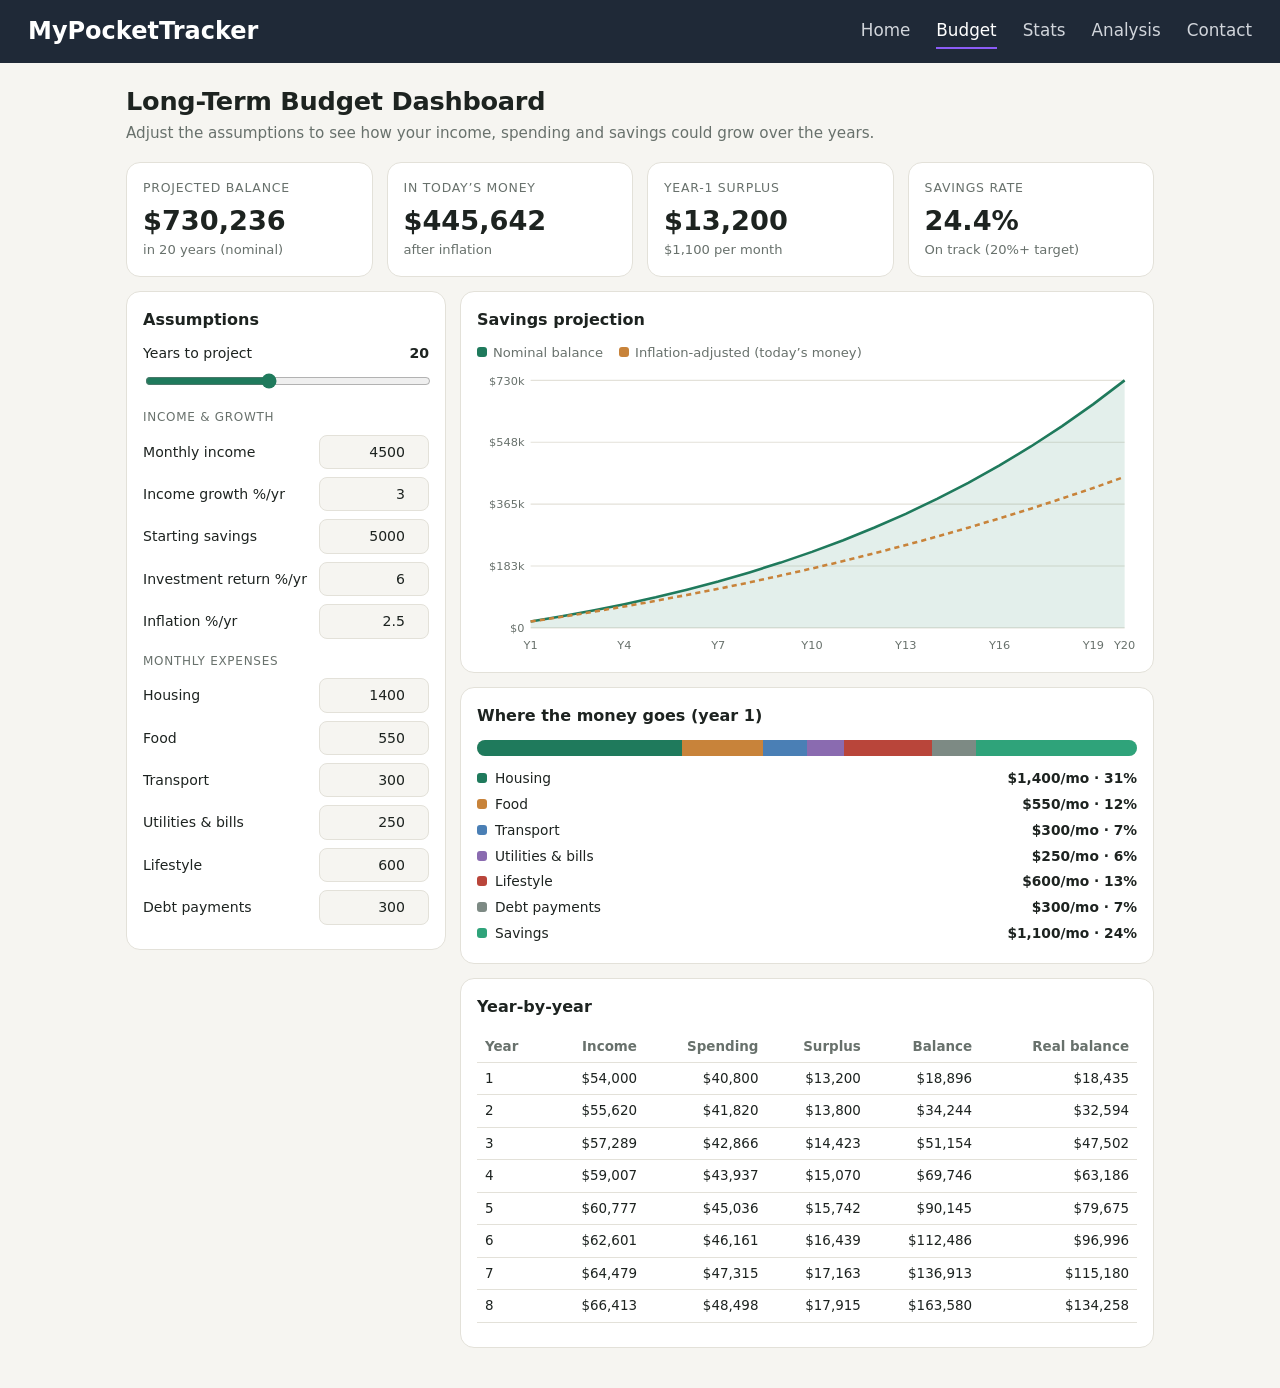
==== budget.html @ 1367bf23 "Add files via upload" ====
<!DOCTYPE html>
<html lang="en">
<head>
<meta charset="utf-8">
<meta name="viewport" content="width=device-width, initial-scale=1, viewport-fit=cover">
<title>Long-Term Budget Dashboard</title>
<link rel="stylesheet" href="nav.css">
<link rel="stylesheet" href="style.css">
</head>
<body>
<header class="site-header">
  <a class="brand" href="index.html">MyPocketTracker</a>
  <nav>
    <a href="index.html">Home</a>
    <a class="active" href="budget.html">Budget</a>
    <a href="budget.html#stats">Stats</a>
    <a href="budget.html#analysis">Analysis</a>
    <a href="index.html#contact">Contact</a>
  </nav>
</header>
<main>
  <h1>Long-Term Budget Dashboard</h1>
  <p class="sub">Adjust the assumptions to see how your income, spending and savings could grow over the years.</p>

  <a id="stats"></a>
  <div class="grid kpis" id="kpis"></div>

  <div class="grid layout">
    <section class="card" aria-label="Assumptions">
      <h2>Assumptions</h2>
      <label>Years to project <b id="yv">20</b></label>
      <input type="range" id="years" min="5" max="40" value="20">
      <div class="sec">Income &amp; growth</div>
      <label>Monthly income <input type="number" id="income" value="4500" min="0"></label>
      <label>Income growth %/yr <input type="number" id="ig" value="3" step="0.1"></label>
      <label>Starting savings <input type="number" id="start" value="5000" min="0"></label>
      <label>Investment return %/yr <input type="number" id="ret" value="6" step="0.1"></label>
      <label>Inflation %/yr <input type="number" id="inf" value="2.5" step="0.1"></label>
      <div class="sec">Monthly expenses</div>
      <label>Housing <input type="number" id="e0" value="1400" min="0"></label>
      <label>Food <input type="number" id="e1" value="550" min="0"></label>
      <label>Transport <input type="number" id="e2" value="300" min="0"></label>
      <label>Utilities &amp; bills <input type="number" id="e3" value="250" min="0"></label>
      <label>Lifestyle <input type="number" id="e4" value="600" min="0"></label>
      <label>Debt payments <input type="number" id="e5" value="300" min="0"></label>
    </section>

    <div class="stack">
      <section class="card" id="analysis">
        <h2>Savings projection</h2>
        <div class="legend"><span><i style="background:var(--c1)"></i>Nominal balance</span><span><i style="background:var(--c2)"></i>Inflation-adjusted (today’s money)</span></div>
        <div id="chart"></div>
      </section>
      <section class="card">
        <h2>Where the money goes (year 1)</h2>
        <div class="bar" id="bar"></div>
        <div id="split"></div>
      </section>
      <section class="card">
        <h2>Year-by-year</h2>
        <div class="scroll"><table id="tbl"></table></div>
      </section>
    </div>
  </div>
</main>
<script src="script.js"></script>
</body>
</html>
---- nav.css ----
html{scroll-behavior:smooth}
[id]{scroll-margin-top:84px}
.site-header{position:sticky;top:0;z-index:20;display:flex;align-items:center;justify-content:space-between;gap:12px;flex-wrap:wrap;padding:14px 28px;background:#1f2937;font-family:"Segoe UI",system-ui,-apple-system,Helvetica,Arial,sans-serif}
.brand{color:#fff;font-weight:700;font-size:1.5rem;text-decoration:none}
.site-header nav{display:flex;gap:26px;flex-wrap:wrap}
.site-header nav a{color:#d1d5db;text-decoration:none;font-size:1.05rem;padding:4px 0;border-bottom:2px solid transparent;transition:color .15s,border-color .15s}
.site-header nav a:hover,.site-header nav a.active{color:#fff;border-bottom-color:#8b5cf6}
@media(max-width:600px){
  .site-header{padding:12px 16px}
  .site-header nav{gap:18px;width:100%;overflow-x:auto;flex-wrap:nowrap}
  .site-header nav a{white-space:nowrap}
}
---- style.css ----
:root{--bg:#f6f5f1;--card:#fff;--ink:#1d2320;--mute:#68716c;--line:#e3e1d9;--c1:#1f7a5c;--c2:#c8833a;--c3:#b9453a;--accent-soft:#e4f1ec;color-scheme:light;box-sizing:border-box;padding-top:env(safe-area-inset-top,0px);padding-bottom:env(safe-area-inset-bottom,0px)}
@media (prefers-color-scheme:dark){:root:not([data-theme="light"]){--bg:#121614;--card:#1b211e;--ink:#e9ede9;--mute:#98a29c;--line:#2b332f;--c1:#4cc79c;--c2:#e0a15c;--c3:#e07a6e;--accent-soft:#1d2f28;color-scheme:dark}}
:root[data-theme="dark"]{--bg:#121614;--card:#1b211e;--ink:#e9ede9;--mute:#98a29c;--line:#2b332f;--c1:#4cc79c;--c2:#e0a15c;--c3:#e07a6e;--accent-soft:#1d2f28;color-scheme:dark}
html{scroll-padding-top:env(safe-area-inset-top,0px)}
*{box-sizing:border-box}
body{margin:0;background:var(--bg);color:var(--ink);font-family:"Segoe UI",system-ui,-apple-system,Helvetica,Arial,sans-serif;line-height:1.45}
main{max-width:1060px;margin:0 auto;padding:20px 16px 40px}
h1{font-size:1.6rem;margin:0 0 2px;letter-spacing:-.01em}
.sub{color:var(--mute);margin:0 0 18px;font-size:.95rem}
.grid{display:grid;gap:14px}
.kpis{grid-template-columns:repeat(auto-fit,minmax(200px,1fr));margin-bottom:14px}
.card{background:var(--card);border:1px solid var(--line);border-radius:14px;padding:16px}
.kpi .l{font-size:.78rem;color:var(--mute);text-transform:uppercase;letter-spacing:.06em}
.kpi .v{font-size:1.7rem;font-weight:700;margin-top:4px}
.kpi .n{font-size:.82rem;color:var(--mute)}
.layout{grid-template-columns:320px 1fr;align-items:start}
@media(max-width:820px){.layout{grid-template-columns:1fr}}
h2{font-size:1rem;margin:0 0 12px}
label{display:flex;justify-content:space-between;align-items:center;gap:10px;font-size:.88rem;margin:8px 0}
input[type=number]{width:110px;padding:6px 8px;border:1px solid var(--line);border-radius:8px;background:var(--bg);color:var(--ink);font:inherit;text-align:right}
input[type=range]{width:100%;accent-color:var(--c1)}
.sec{font-size:.75rem;color:var(--mute);text-transform:uppercase;letter-spacing:.06em;margin:14px 0 2px}
.legend{display:flex;gap:16px;font-size:.82rem;color:var(--mute);margin:0 0 6px;flex-wrap:wrap}
.legend i{display:inline-block;width:10px;height:10px;border-radius:3px;margin-right:6px}
svg{width:100%;height:auto;display:block}
.bar{display:flex;height:16px;border-radius:8px;overflow:hidden;margin:6px 0 10px;background:var(--line)}
.row{display:flex;justify-content:space-between;font-size:.86rem;padding:3px 0}
.row b{font-weight:600}
.scroll{overflow-x:auto;max-height:300px;overflow-y:auto}
table{width:100%;border-collapse:collapse;font-size:.84rem;min-width:480px}
th,td{padding:6px 8px;text-align:right;border-bottom:1px solid var(--line)}
th:first-child,td:first-child{text-align:left}
th{position:sticky;top:0;background:var(--card);color:var(--mute);font-weight:600}
.neg{color:var(--c3)}
.stack{display:grid;gap:14px}
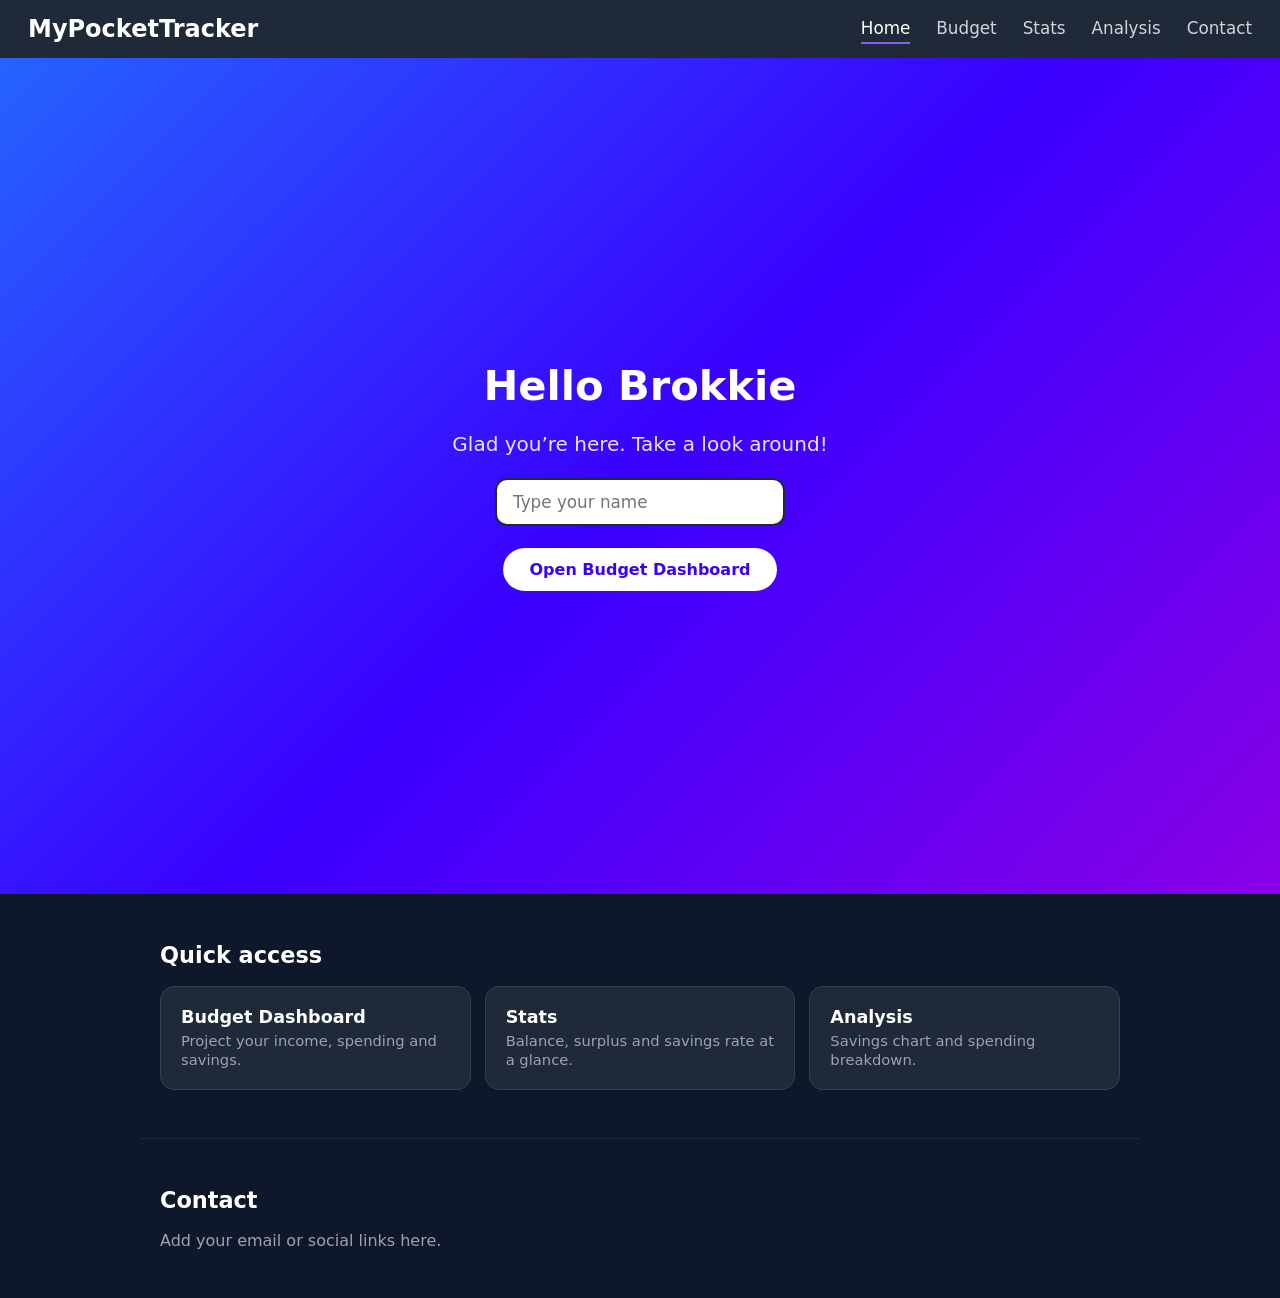
==== commit 0507c59a: "Update budget.html" ====
--- a/budget.html
+++ b/budget.html
@@ -3,66 +3,43 @@
 <head>
 <meta charset="utf-8">
 <meta name="viewport" content="width=device-width, initial-scale=1, viewport-fit=cover">
-<title>Long-Term Budget Dashboard</title>
+<title>MyPocketTracker</title>
 <link rel="stylesheet" href="nav.css">
-<link rel="stylesheet" href="style.css">
+<link rel="stylesheet" href="home.css">
 </head>
 <body>
 <header class="site-header">
   <a class="brand" href="index.html">MyPocketTracker</a>
   <nav>
-    <a href="index.html">Home</a>
-    <a class="active" href="budget.html">Budget</a>
+    <a class="active" href="index.html">Home</a>
+    <a href="budget.html">Budget</a>
     <a href="budget.html#stats">Stats</a>
     <a href="budget.html#analysis">Analysis</a>
-    <a href="index.html#contact">Contact</a>
+    <a href="#contact">Contact</a>
   </nav>
 </header>
-<main>
-  <h1>Long-Term Budget Dashboard</h1>
-  <p class="sub">Adjust the assumptions to see how your income, spending and savings could grow over the years.</p>
 
-  <a id="stats"></a>
-  <div class="grid kpis" id="kpis"></div>
+<section class="hero" id="home">
+  <h1>Hello <span id="name">Brokkie</span></h1>
+  <p>Glad you’re here. Take a look around!</p>
+  <input type="text" id="nameInput" placeholder="Type your name" autocomplete="off">
+  <a class="btn" href="budget.html">Open Budget Dashboard</a>
+</section>
 
-  <div class="grid layout">
-    <section class="card" aria-label="Assumptions">
-      <h2>Assumptions</h2>
-      <label>Years to project <b id="yv">20</b></label>
-      <input type="range" id="years" min="5" max="40" value="20">
-      <div class="sec">Income &amp; growth</div>
-      <label>Monthly income <input type="number" id="income" value="4500" min="0"></label>
-      <label>Income growth %/yr <input type="number" id="ig" value="3" step="0.1"></label>
-      <label>Starting savings <input type="number" id="start" value="5000" min="0"></label>
-      <label>Investment return %/yr <input type="number" id="ret" value="6" step="0.1"></label>
-      <label>Inflation %/yr <input type="number" id="inf" value="2.5" step="0.1"></label>
-      <div class="sec">Monthly expenses</div>
-      <label>Housing <input type="number" id="e0" value="1400" min="0"></label>
-      <label>Food <input type="number" id="e1" value="550" min="0"></label>
-      <label>Transport <input type="number" id="e2" value="300" min="0"></label>
-      <label>Utilities &amp; bills <input type="number" id="e3" value="250" min="0"></label>
-      <label>Lifestyle <input type="number" id="e4" value="600" min="0"></label>
-      <label>Debt payments <input type="number" id="e5" value="300" min="0"></label>
-    </section>
+<section class="quick" id="quick">
+  <h2>Quick access</h2>
+  <div class="cards">
+    <a href="budget.html"><b>Budget Dashboard</b><span>Project your income, spending and savings.</span></a>
+    <a href="budget.html#stats"><b>Stats</b><span>Balance, surplus and savings rate at a glance.</span></a>
+    <a href="budget.html#analysis"><b>Analysis</b><span>Savings chart and spending breakdown.</span></a>
+  </div>
+</section>
 
-    <div class="stack">
-      <section class="card" id="analysis">
-        <h2>Savings projection</h2>
-        <div class="legend"><span><i style="background:var(--c1)"></i>Nominal balance</span><span><i style="background:var(--c2)"></i>Inflation-adjusted (today’s money)</span></div>
-        <div id="chart"></div>
-      </section>
-      <section class="card">
-        <h2>Where the money goes (year 1)</h2>
-        <div class="bar" id="bar"></div>
-        <div id="split"></div>
-      </section>
-      <section class="card">
-        <h2>Year-by-year</h2>
-        <div class="scroll"><table id="tbl"></table></div>
-      </section>
-    </div>
-  </div>
-</main>
-<script src="script.js"></script>
+<section class="contact" id="contact">
+  <h2>Contact</h2>
+  <p>Add your email or social links here.</p>
+</section>
+
+<script src="home.js"></script>
 </body>
 </html>
--- a/home.css
+++ b/home.css
@@ -0,0 +1,18 @@
+*{box-sizing:border-box}
+body{margin:0;font-family:"Segoe UI",system-ui,-apple-system,Helvetica,Arial,sans-serif;color:#fff;background:#0f172a}
+.hero{min-height:calc(100vh - 64px);display:flex;flex-direction:column;align-items:center;justify-content:center;text-align:center;padding:40px 20px;background:linear-gradient(135deg,#2563ff 0%,#3a00ff 50%,#8a00e6 100%)}
+.hero h1{font-size:2.6rem;margin:0 0 22px}
+.hero p{font-size:1.25rem;margin:0 0 22px;color:#e5e7ff}
+.hero input{width:290px;max-width:100%;padding:12px 16px;font:inherit;font-size:1.05rem;color:#111;background:#fff;border:2px solid #1f2937;border-radius:12px;outline:none}
+.hero input:focus{border-color:#c4b5fd;box-shadow:0 0 0 3px rgba(196,181,253,.5)}
+.btn{display:inline-block;margin-top:22px;padding:12px 26px;background:#fff;color:#3a00ff;font-weight:700;text-decoration:none;border-radius:999px;transition:transform .15s}
+.btn:hover{transform:translateY(-2px)}
+.quick,.contact{max-width:1000px;margin:0 auto;padding:48px 20px}
+.quick h2,.contact h2{margin:0 0 18px;font-size:1.4rem}
+.cards{display:grid;grid-template-columns:repeat(auto-fit,minmax(220px,1fr));gap:14px}
+.cards a{display:block;padding:20px;background:#1f2937;border:1px solid #334155;border-radius:14px;color:#fff;text-decoration:none;transition:border-color .15s,transform .15s}
+.cards a:hover{border-color:#8b5cf6;transform:translateY(-3px)}
+.cards b{display:block;font-size:1.1rem;margin-bottom:4px}
+.cards span{color:#9ca3af;font-size:.92rem}
+.contact{border-top:1px solid #1f2937}
+.contact p{color:#9ca3af;margin:0}
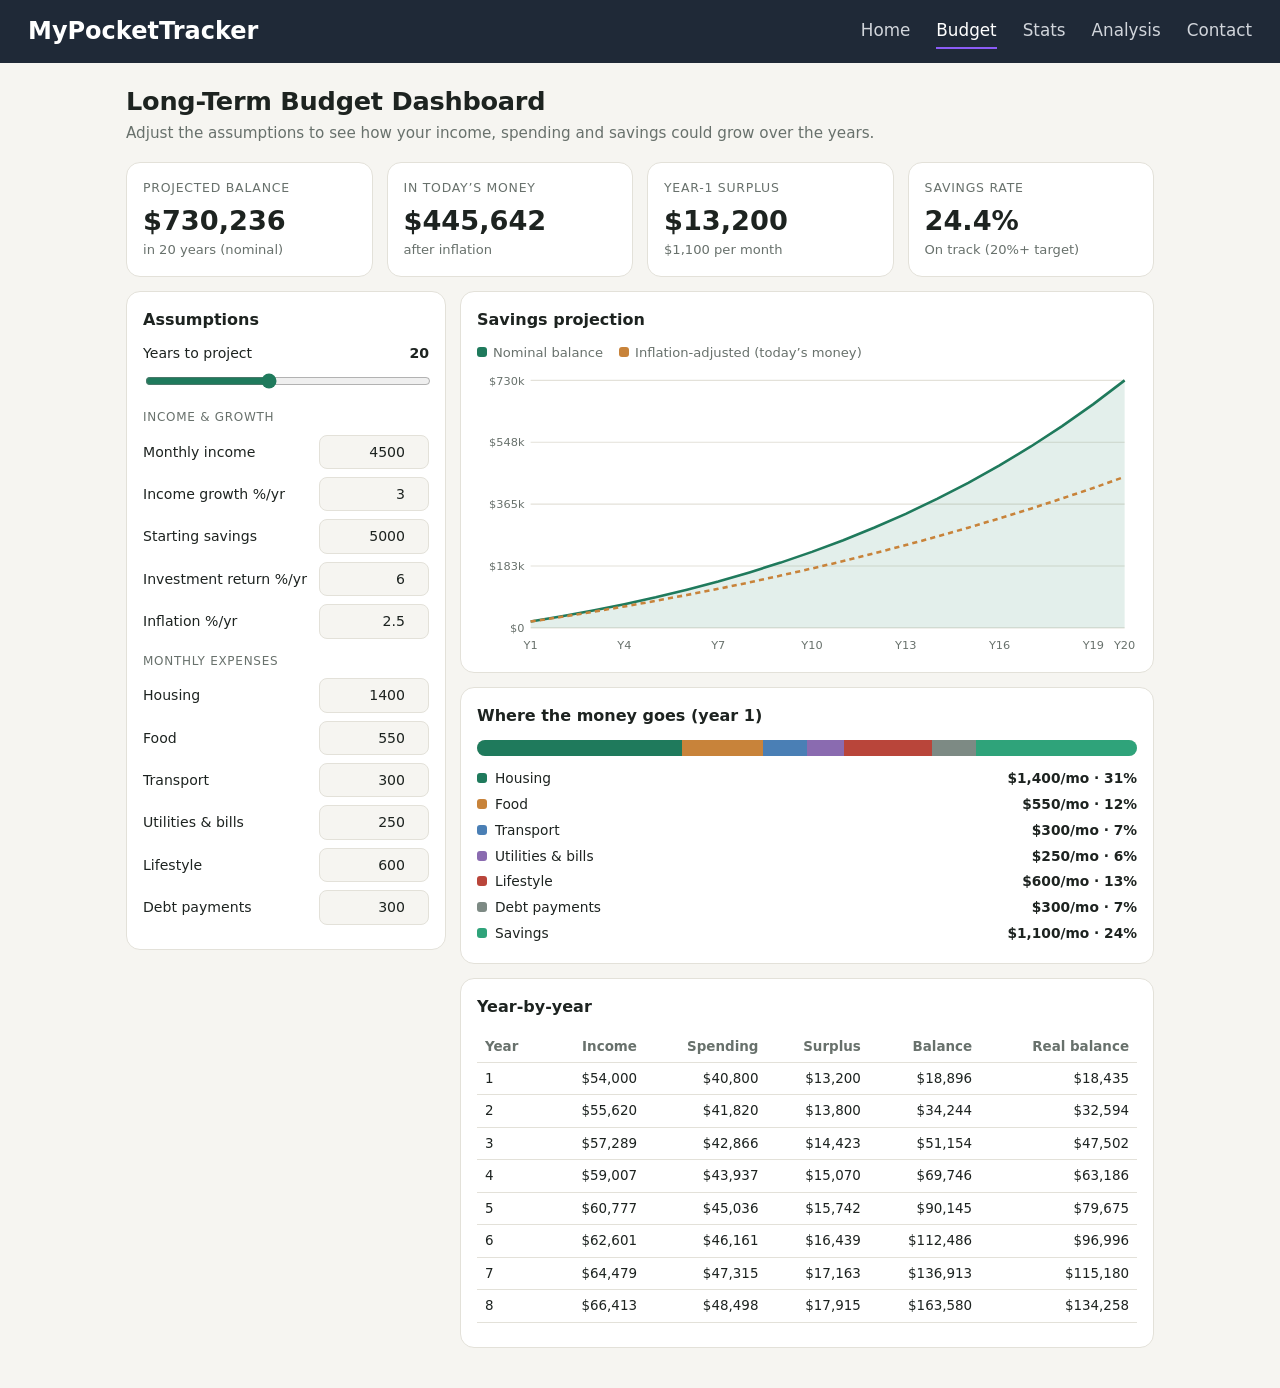
==== commit 44e741ce: "Revise budget.html structure and content Updated the title and navigation links, added a main sectio" ====
--- a/budget.html
+++ b/budget.html
@@ -3,43 +3,67 @@
 <head>
 <meta charset="utf-8">
 <meta name="viewport" content="width=device-width, initial-scale=1, viewport-fit=cover">
-<title>MyPocketTracker</title>
+<title>Long-Term Budget Dashboard</title>
 <link rel="stylesheet" href="nav.css">
-<link rel="stylesheet" href="home.css">
+<link rel="stylesheet" href="style.css">
 </head>
 <body>
 <header class="site-header">
   <a class="brand" href="index.html">MyPocketTracker</a>
   <nav>
-    <a class="active" href="index.html">Home</a>
-    <a href="budget.html">Budget</a>
+    <a href="index.html">Home</a>
+    <a class="active" href="budget.html">Budget</a>
     <a href="budget.html#stats">Stats</a>
     <a href="budget.html#analysis">Analysis</a>
-    <a href="#contact">Contact</a>
+    <a href="index.html#contact">Contact</a>
   </nav>
 </header>
+<main>
+  <h1>Long-Term Budget Dashboard</h1>
+  <p class="sub">Adjust the assumptions to see how your income, spending and savings could grow over the years.</p>
 
-<section class="hero" id="home">
-  <h1>Hello <span id="name">Brokkie</span></h1>
-  <p>Glad you’re here. Take a look around!</p>
-  <input type="text" id="nameInput" placeholder="Type your name" autocomplete="off">
-  <a class="btn" href="budget.html">Open Budget Dashboard</a>
-</section>
+  <a id="stats"></a>
+  <div class="grid kpis" id="kpis"></div>
 
-<section class="quick" id="quick">
-  <h2>Quick access</h2>
-  <div class="cards">
-    <a href="budget.html"><b>Budget Dashboard</b><span>Project your income, spending and savings.</span></a>
-    <a href="budget.html#stats"><b>Stats</b><span>Balance, surplus and savings rate at a glance.</span></a>
-    <a href="budget.html#analysis"><b>Analysis</b><span>Savings chart and spending breakdown.</span></a>
+  <div class="grid layout">
+    <section class="card" aria-label="Assumptions">
+      <h2>Assumptions</h2>
+      <label>Years to project <b id="yv">20</b></label>
+      <input type="range" id="years" min="5" max="40" value="20">
+      <div class="sec">Income &amp; growth</div>
+      <label>Monthly income <input type="number" id="income" value="4500" min="0"></label>
+      <label>Income growth %/yr <input type="number" id="ig" value="3" step="0.1"></label>
+      <label>Starting savings <input type="number" id="start" value="5000" min="0"></label>
+      <label>Investment return %/yr <input type="number" id="ret" value="6" step="0.1"></label>
+      <label>Inflation %/yr <input type="number" id="inf" value="2.5" step="0.1"></label>
+      <div class="sec">Monthly expenses</div>
+      <label>Housing <input type="number" id="e0" value="1400" min="0"></label>
+      <label>Food <input type="number" id="e1" value="550" min="0"></label>
+      <label>Transport <input type="number" id="e2" value="300" min="0"></label>
+      <label>Utilities &amp; bills <input type="number" id="e3" value="250" min="0"></label>
+      <label>Lifestyle <input type="number" id="e4" value="600" min="0"></label>
+      <label>Debt payments <input type="number" id="e5" value="300" min="0"></label>
+    </section>
+
+    <div class="stack">
+      <section class="card" id="analysis">
+        <h2>Savings projection</h2>
+        <div class="legend"><span><i style="background:var(--c1)"></i>Nominal balance</span><span><i style="background:var(--c2)"></i>Inflation-adjusted (today’s money)</span></div>
+        <div id="chart"></div>
+      </section>
+      <section class="card">
+        <h2>Where the money goes (year 1)</h2>
+        <div class="bar" id="bar"></div>
+        <div id="split"></div>
+      </section>
+      <section class="card">
+        <h2>Year-by-year</h2>
+        <div class="scroll"><table id="tbl"></table></div>
+      </section>
+    </div>
   </div>
-</section>
-
-<section class="contact" id="contact">
-  <h2>Contact</h2>
-  <p>Add your email or social links here.</p>
-</section>
-
-<script src="home.js"></script>
+</main>
+<script src="script.js"></script>
 </body>
 </html>
+
--- a/style.css
+++ b/style.css
@@ -0,0 +1,35 @@
+:root{--bg:#f6f5f1;--card:#fff;--ink:#1d2320;--mute:#68716c;--line:#e3e1d9;--c1:#1f7a5c;--c2:#c8833a;--c3:#b9453a;--accent-soft:#e4f1ec;color-scheme:light;box-sizing:border-box;padding-top:env(safe-area-inset-top,0px);padding-bottom:env(safe-area-inset-bottom,0px)}
+@media (prefers-color-scheme:dark){:root:not([data-theme="light"]){--bg:#121614;--card:#1b211e;--ink:#e9ede9;--mute:#98a29c;--line:#2b332f;--c1:#4cc79c;--c2:#e0a15c;--c3:#e07a6e;--accent-soft:#1d2f28;color-scheme:dark}}
+:root[data-theme="dark"]{--bg:#121614;--card:#1b211e;--ink:#e9ede9;--mute:#98a29c;--line:#2b332f;--c1:#4cc79c;--c2:#e0a15c;--c3:#e07a6e;--accent-soft:#1d2f28;color-scheme:dark}
+html{scroll-padding-top:env(safe-area-inset-top,0px)}
+*{box-sizing:border-box}
+body{margin:0;background:var(--bg);color:var(--ink);font-family:"Segoe UI",system-ui,-apple-system,Helvetica,Arial,sans-serif;line-height:1.45}
+main{max-width:1060px;margin:0 auto;padding:20px 16px 40px}
+h1{font-size:1.6rem;margin:0 0 2px;letter-spacing:-.01em}
+.sub{color:var(--mute);margin:0 0 18px;font-size:.95rem}
+.grid{display:grid;gap:14px}
+.kpis{grid-template-columns:repeat(auto-fit,minmax(200px,1fr));margin-bottom:14px}
+.card{background:var(--card);border:1px solid var(--line);border-radius:14px;padding:16px}
+.kpi .l{font-size:.78rem;color:var(--mute);text-transform:uppercase;letter-spacing:.06em}
+.kpi .v{font-size:1.7rem;font-weight:700;margin-top:4px}
+.kpi .n{font-size:.82rem;color:var(--mute)}
+.layout{grid-template-columns:320px 1fr;align-items:start}
+@media(max-width:820px){.layout{grid-template-columns:1fr}}
+h2{font-size:1rem;margin:0 0 12px}
+label{display:flex;justify-content:space-between;align-items:center;gap:10px;font-size:.88rem;margin:8px 0}
+input[type=number]{width:110px;padding:6px 8px;border:1px solid var(--line);border-radius:8px;background:var(--bg);color:var(--ink);font:inherit;text-align:right}
+input[type=range]{width:100%;accent-color:var(--c1)}
+.sec{font-size:.75rem;color:var(--mute);text-transform:uppercase;letter-spacing:.06em;margin:14px 0 2px}
+.legend{display:flex;gap:16px;font-size:.82rem;color:var(--mute);margin:0 0 6px;flex-wrap:wrap}
+.legend i{display:inline-block;width:10px;height:10px;border-radius:3px;margin-right:6px}
+svg{width:100%;height:auto;display:block}
+.bar{display:flex;height:16px;border-radius:8px;overflow:hidden;margin:6px 0 10px;background:var(--line)}
+.row{display:flex;justify-content:space-between;font-size:.86rem;padding:3px 0}
+.row b{font-weight:600}
+.scroll{overflow-x:auto;max-height:300px;overflow-y:auto}
+table{width:100%;border-collapse:collapse;font-size:.84rem;min-width:480px}
+th,td{padding:6px 8px;text-align:right;border-bottom:1px solid var(--line)}
+th:first-child,td:first-child{text-align:left}
+th{position:sticky;top:0;background:var(--card);color:var(--mute);font-weight:600}
+.neg{color:var(--c3)}
+.stack{display:grid;gap:14px}
